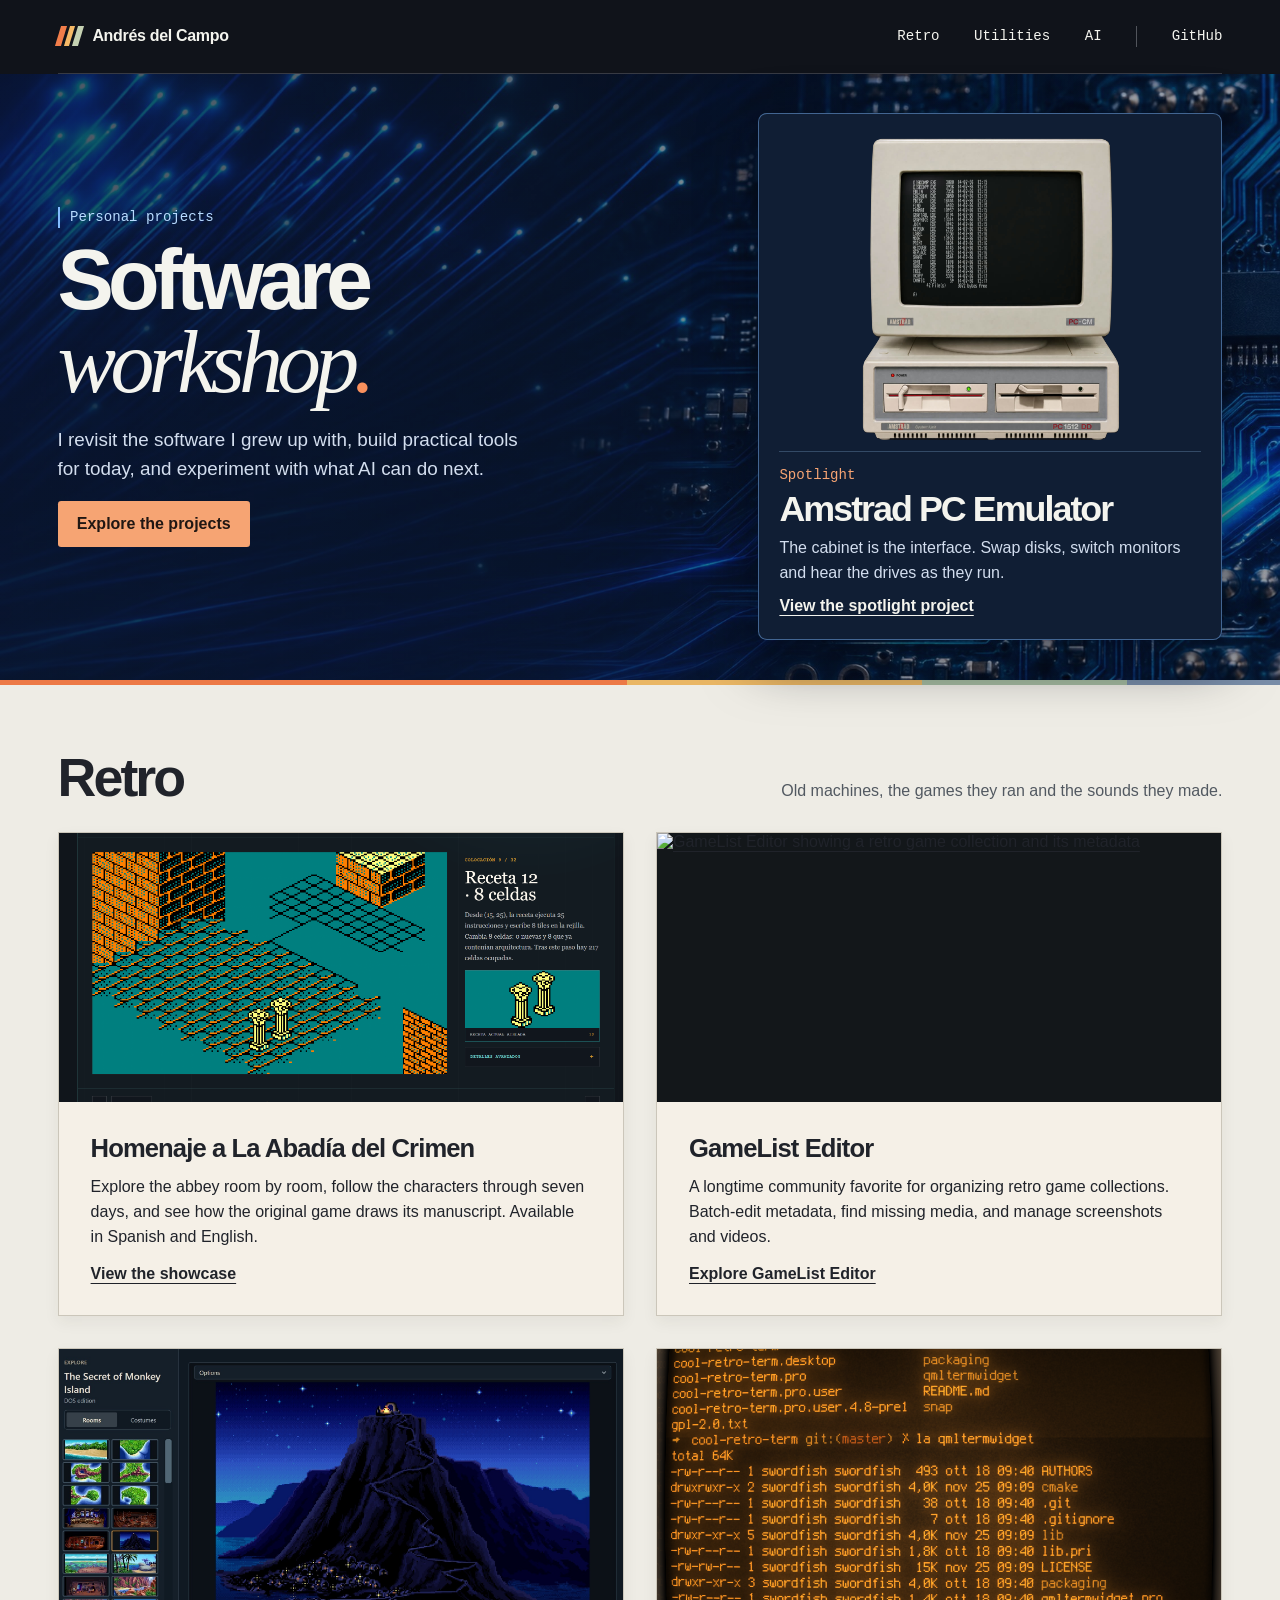
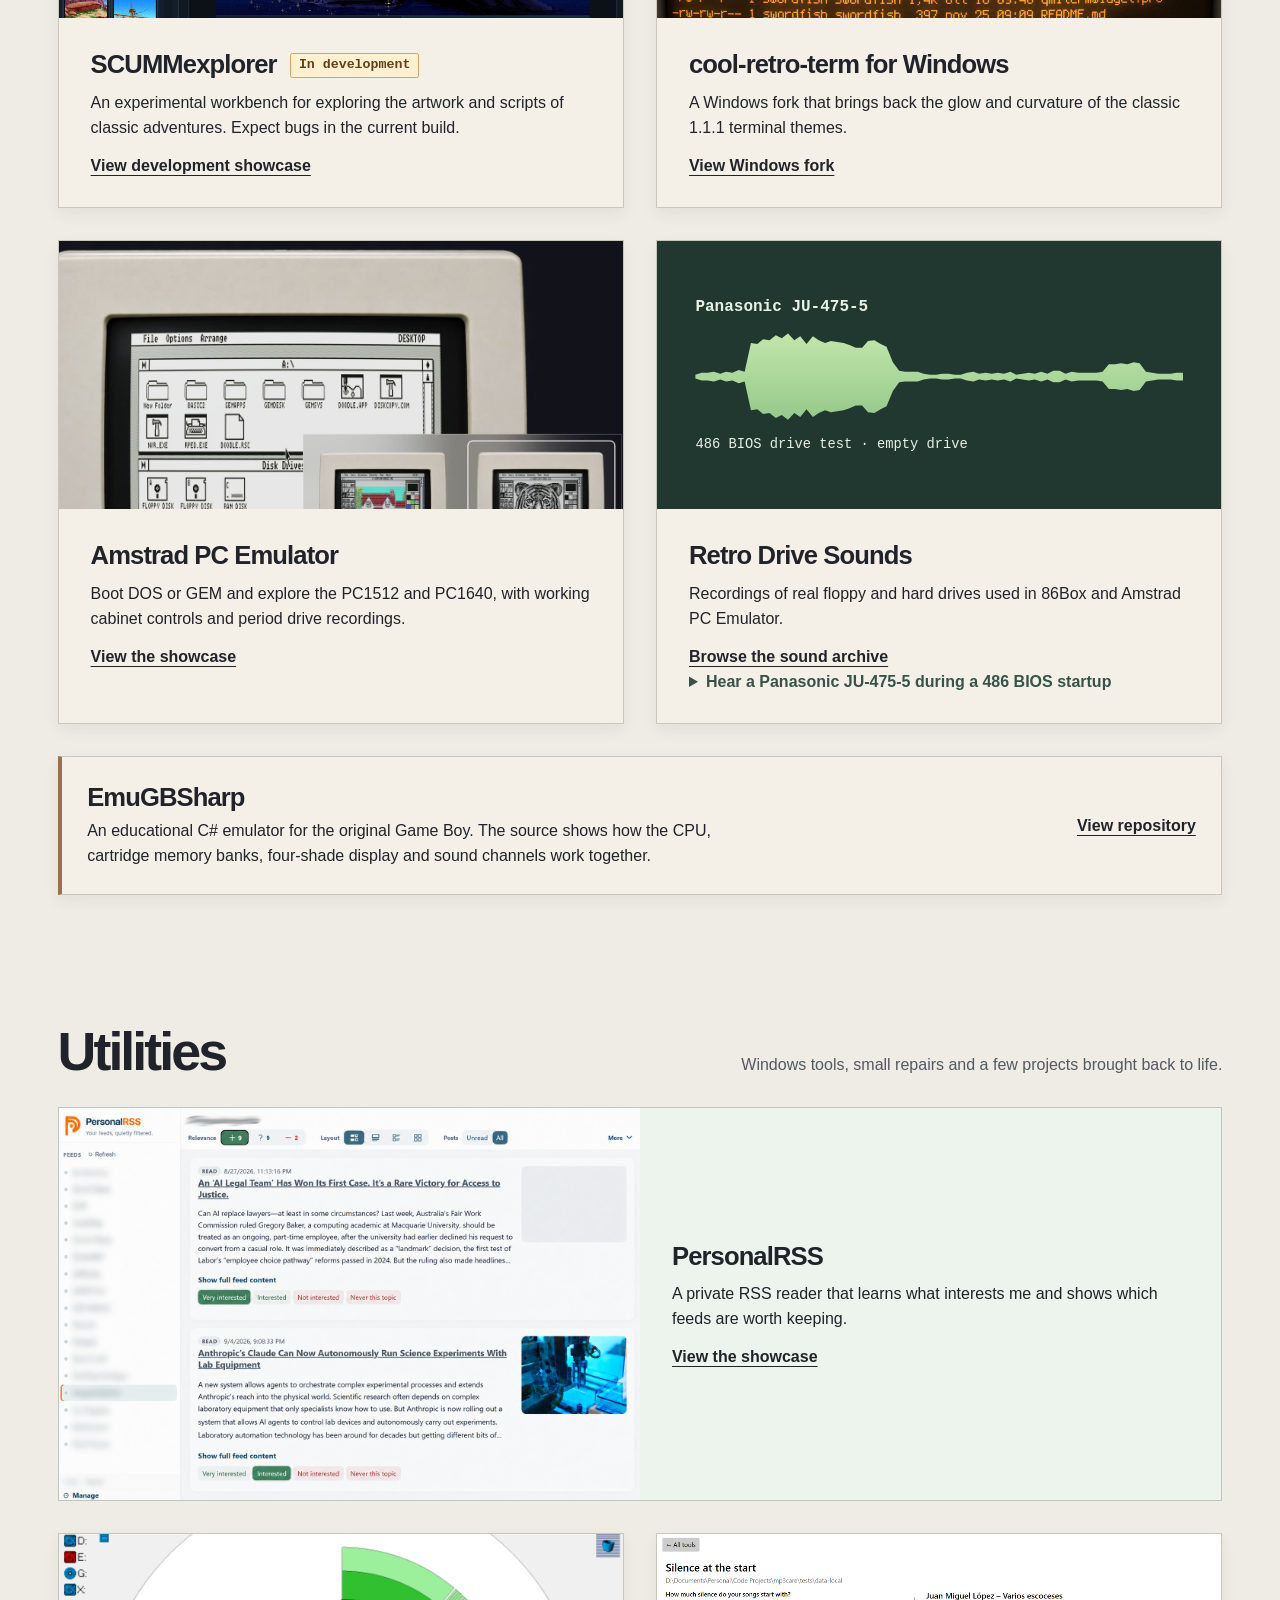
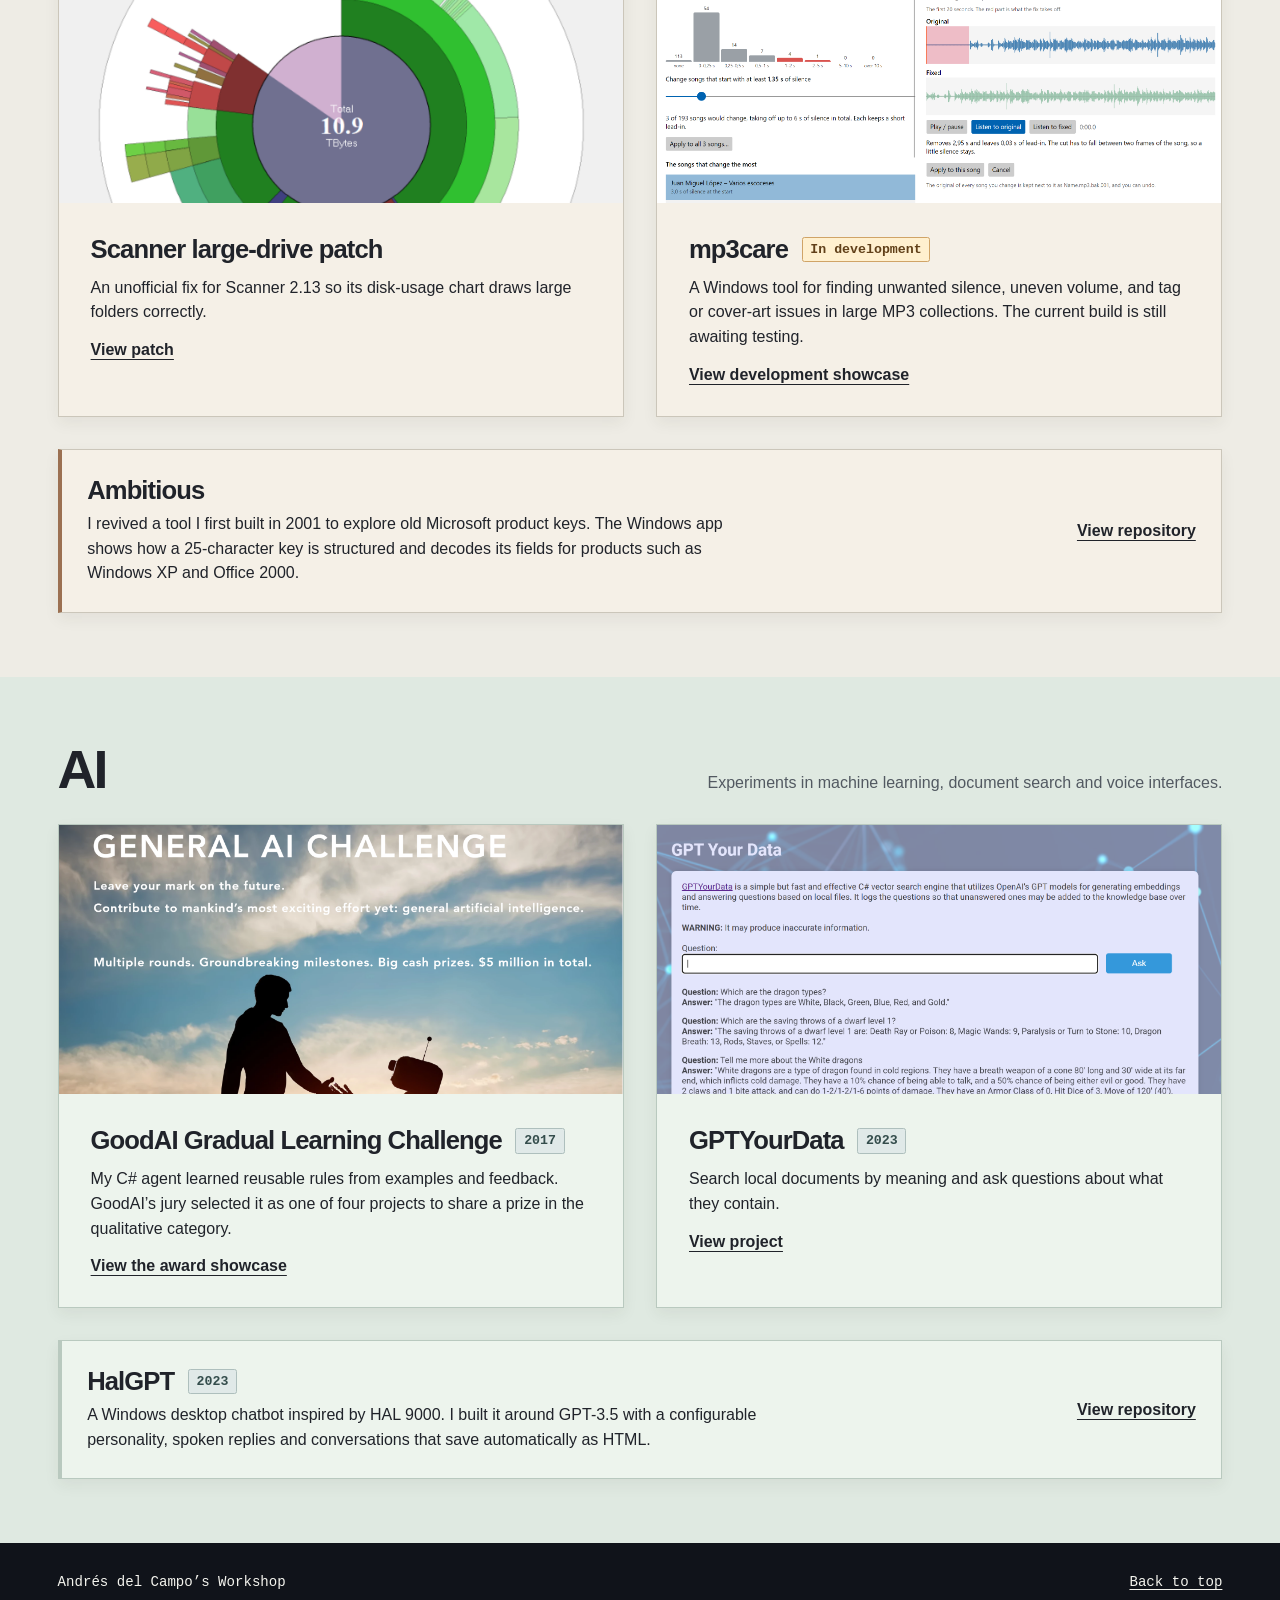
==== index.html @ bbb03247 "Add project workshop portfolio and showcases Create a responsive portfolio for retro, utility, and A" ====
<!doctype html>
<html lang="en">
<head>
  <meta charset="utf-8">
  <meta name="viewport" content="width=device-width, initial-scale=1">
  <meta name="description" content="Retro computers, AI experiments and everyday tools by Andrés del Campo.">
  <meta name="theme-color" content="#10131a">
  <title>Software workshop · Andrés del Campo</title>
  <link rel="stylesheet" href="workshop.css">
</head>
<body>
  <a class="skip" href="#main">Skip to content</a>
  <header><div class="wrap top"><a class="brand" href="index.html"><span class="mark" aria-hidden="true"><i></i><i></i><i></i></span>Andrés del Campo</a>
    <nav aria-label="Main navigation"><a href="#retro">Retro</a><a href="#utilities">Utilities</a><a href="#ai">AI</a><a class="github" href="https://github.com/andresdelcampo">GitHub</a></nav>
  </div></header>
  <main id="main">
  <section class="hero"><div class="wrap hero-grid">
    <div class="intro">
    <span class="intro-label">Personal projects</span>
    <h1>Software<br><em>workshop<span>.</span></em></h1>
    <p>I revisit the software I grew up with, build practical tools for today, and experiment with what AI can do next.</p>
    <a class="button" href="#retro">Explore the projects</a></div>
    <figure class="exhibit">
      <a href="amstrad.html" aria-label="Explore Amstrad PC Emulator"><img class="machine" src="assets/amstrad-dos.jpg" alt="The emulated Amstrad PC1512 with MS-DOS on its monitor"></a>
      <figcaption>
        <span class="spotlight-label">Spotlight</span>
        <h2>Amstrad PC Emulator</h2>
        <p>The cabinet is the interface. Swap disks, switch monitors and hear the drives as they run.</p>
        <a class="action" href="amstrad.html">View the spotlight project</a>
      </figcaption>
    </figure>
  </div></section>
  <section class="collection wrap" id="retro"><div class="sectionhead"><h2>Retro</h2><p>Old machines, the games they ran and the sounds they made.</p></div>
    <div class="pair">
      <article class="feature">
        <a href="abadia.html" class="picture" aria-label="Explore the La Abadía del Crimen showcase">
          <img src="https://andresdelcampo.github.io/HomenajeLaAbadiaDelCrimen/assets/readme/preview-language-gate.png" alt="The bilingual entrance to Homenaje a La Abadía del Crimen" onerror="this.onerror=null; this.src='assets/abadia-room-construction-cropped.png'; this.alt='The tribute’s room reconstruction';" loading="lazy">
        </a>
        <div class="feature-copy">
          <h3>Homenaje a La Abadía del Crimen</h3>
          <p>Explore the abbey room by room, follow the characters through seven days, and see how the original game draws its manuscript. Available in Spanish and English.</p>
          <a class="action" href="abadia.html">View the showcase</a>
        </div>
      </article>
      <article class="feature">
        <a href="https://github.com/andresdelcampo/GameList_Editor" class="picture" aria-label="Explore GameList Editor">
          <img src="https://user-images.githubusercontent.com/33843515/147408123-9b64fbbb-200e-4188-9f26-b7ee55af07d5.png" alt="GameList Editor showing a retro game collection and its metadata" loading="lazy">
        </a>
        <div class="feature-copy">
          <h3>GameList Editor</h3>
          <p>A longtime community favorite for organizing retro game collections. Batch-edit metadata, find missing media, and manage screenshots and videos.</p>
          <a class="action" href="https://github.com/andresdelcampo/GameList_Editor">Explore GameList Editor</a>
        </div>
      </article>
      <article class="feature">
        <a href="scummexplorer.html" class="picture" aria-label="Explore SCUMMexplorer"><img src="assets/scumm-rooms.jpg" alt="The Secret of Monkey Island room browser in a SCUMMexplorer development build" loading="lazy"></a>
        <div class="feature-copy">
          <div class="project-title"><h3>SCUMMexplorer</h3><span class="status">In development</span></div>
          <p>An experimental workbench for exploring the artwork and scripts of classic adventures. Expect bugs in the current build.</p>
          <a class="action" href="scummexplorer.html">View development showcase</a>
        </div>
      </article>
      <article class="feature">
        <a href="https://github.com/andresdelcampo/cool-retro-term-windows" class="picture" aria-label="Explore cool-retro-term for Windows"><img src="assets/terminal.png" alt="Amber CRT-style terminal with a directory listing" loading="lazy"></a>
        <div class="feature-copy">
          <h3>cool-retro-term for Windows</h3>
          <p>A Windows fork that brings back the glow and curvature of the classic 1.1.1 terminal themes.</p>
          <a class="action" href="https://github.com/andresdelcampo/cool-retro-term-windows">View Windows fork</a>
        </div>
      </article>
      <article class="feature">
        <a href="amstrad.html" class="picture amstrad-picture" aria-label="Explore Amstrad PC Emulator"><img src="assets/amstrad-gem.jpg" alt="GEM Desktop on the emulated Amstrad PC1512's monochrome monitor" width="1280" height="1080" loading="lazy"></a>
        <div class="feature-copy">
          <h3>Amstrad PC Emulator</h3>
          <p>Boot DOS or GEM and explore the PC1512 and PC1640, with working cabinet controls and period drive recordings.</p>
          <a class="action" href="amstrad.html">View the showcase</a>
        </div>
      </article>
      <article class="feature">
        <a href="https://github.com/andresdelcampo/RetroDriveSounds" class="picture waveform-picture" aria-label="Explore Retro Drive Sounds">
          <span class="waveform-device">Panasonic JU-475-5</span>
          <span class="waveform-trace" aria-hidden="true"></span>
          <span>486 BIOS drive test · empty drive</span>
        </a>
        <div class="feature-copy">
          <h3>Retro Drive Sounds</h3>
          <p>Recordings of real floppy and hard drives used in 86Box and Amstrad PC Emulator.</p>
          <a class="action" href="https://github.com/andresdelcampo/RetroDriveSounds">Browse the sound archive</a>
          <details class="sound-sample">
            <summary>Hear a Panasonic JU-475-5 during a 486 BIOS startup</summary>
            <audio controls preload="none" aria-label="Panasonic floppy drive during its power-on test" src="assets/panasonic-post.wav"></audio>
            <small>Audio by Andrés del Campo · <a href="https://creativecommons.org/licenses/by/4.0/">CC BY 4.0</a></small>
          </details>
        </div>
      </article>
    </div>
    <article class="feature compact-project">
      <div>
        <h3>EmuGBSharp</h3>
        <p>An educational C# emulator for the original Game Boy. The source shows how the CPU, cartridge memory banks, four-shade display and sound channels work together.</p>
      </div>
      <a class="action" href="https://github.com/andresdelcampo/EmuGBSharp" aria-label="View EmuGBSharp on GitHub">View repository</a>
    </article>
  </section>
  <section class="wrap collection" id="utilities"><div class="sectionhead"><h2>Utilities</h2><p>Windows tools, small repairs and a few projects brought back to life.</p></div>
    <article class="wide-feature utilities-feature">
      <a href="personalrss.html" aria-label="Explore PersonalRSS"><img src="assets/personalrss.png" alt="PersonalRSS showing a feed and its reading cards" width="1526" height="1030" loading="lazy"></a>
      <div><h3>PersonalRSS</h3><p>A private RSS reader that learns what interests me and shows which feeds are worth keeping.</p><a class="action" href="personalrss.html">View the showcase</a></div>
    </article>
    <div class="pair">
    <article class="feature"><a href="https://github.com/andresdelcampo/ScannerLargeDrivePatch" class="picture" aria-label="Scanner large-drive patch"><img src="assets/scanner.png" alt="Scanner’s corrected disk-usage chart on a 12 TB drive" loading="lazy"></a><div class="feature-copy"><h3><a href="https://github.com/andresdelcampo/ScannerLargeDrivePatch">Scanner large-drive patch</a></h3><p>An unofficial fix for Scanner 2.13 so its disk-usage chart draws large folders correctly.</p><a class="action" href="https://github.com/andresdelcampo/ScannerLargeDrivePatch">View patch</a></div></article>
    <article class="feature">
      <a href="mp3care.html" class="picture tool-picture" aria-label="Explore mp3care"><img src="assets/mp3care-silence-tool.png" alt="mp3care compares the original waveform with a preview of the trimmed track" width="2213" height="1077" loading="lazy"></a>
      <div class="feature-copy"><div class="project-title"><h3>mp3care</h3><span class="status">In development</span></div>
        <p>A Windows tool for finding unwanted silence, uneven volume, and tag or cover-art issues in large MP3 collections. The current build is still awaiting testing.</p>
        <a class="action" href="mp3care.html">View development showcase</a>
      </div>
    </article>
    </div>
    <article class="feature compact-project">
      <div>
        <h3>Ambitious</h3>
        <p>I revived a tool I first built in 2001 to explore old Microsoft product keys. The Windows app shows how a 25-character key is structured and decodes its fields for products such as Windows XP and Office 2000.</p>
      </div>
      <a class="action" href="https://github.com/andresdelcampo/Ambitious" aria-label="View Ambitious on GitHub">View repository</a>
    </article>
  </section>
  <section class="band" id="ai"><div class="wrap collection"><div class="sectionhead"><h2>AI</h2><p>Experiments in machine learning, document search and voice interfaces.</p></div>
    <div class="pair ai-projects">
      <article class="feature">
        <a href="goodai.html" class="picture goodai-picture" aria-label="Explore the GoodAI Gradual Learning Challenge"><img src="assets/goodai-challenge-home.png" alt="Original General AI Challenge homepage with a person and robot at sunset" width="1974" height="1876" loading="lazy"></a>
        <div class="feature-copy">
          <div class="project-title"><h3>GoodAI Gradual Learning Challenge</h3><time class="status year" datetime="2017">2017</time></div>
          <p>My C# agent learned reusable rules from examples and feedback. GoodAI’s jury selected it as one of four projects to share a prize in the qualitative category.</p>
          <a class="action" href="goodai.html">View the award showcase</a>
        </div>
      </article>
      <article class="feature">
        <a href="https://github.com/andresdelcampo/GPTYourData" class="picture" aria-label="Explore GPTYourData"><img src="assets/gptyourdata.png" alt="GPTYourData web interface with example questions and answers" width="1873" height="1379" loading="lazy"></a>
        <div class="feature-copy"><div class="project-title"><h3>GPTYourData</h3><time class="status year" datetime="2023">2023</time></div><p>Search local documents by meaning and ask questions about what they contain.</p><a class="action" href="https://github.com/andresdelcampo/GPTYourData">View project</a></div>
      </article>
    </div>
    <article class="feature compact-project">
      <div>
        <div class="project-title"><h3>HalGPT</h3><time class="status year" datetime="2023">2023</time></div>
        <p>A Windows desktop chatbot inspired by HAL 9000. I built it around GPT-3.5 with a configurable personality, spoken replies and conversations that save automatically as HTML.</p>
      </div>
      <a class="action" href="https://github.com/andresdelcampo/HalGpt" aria-label="View HalGPT on GitHub">View repository</a>
    </article>
  </div></section></main>
  <footer><div class="wrap end"><span>Andrés del Campo’s Workshop</span><a href="#main">Back to top</a></div></footer>
</body>
</html>
---- workshop.css ----
:root {
  color-scheme: light;
  --ink: #10131a;
  --text: #20232a;
  --paper: #eeece5;
  --surface: #f5f0e7;
  --accent: #f9905d;
  --line: #cccfc9;
  --mono: "IBM Plex Mono", Consolas, monospace;
  font-family: "Inter", "Segoe UI", sans-serif;
  color: var(--text);
  background: var(--paper);
}
* { box-sizing: border-box; }
body, figure, h1, h2, h3, p { margin: 0; }
a { color: inherit; text-underline-offset: .24em; }
a:hover { text-decoration: underline; }
a:focus-visible, audio:focus-visible { outline: 3px solid #dd682d; outline-offset: 4px; }
img { display: block; width: 100%; height: auto; }
.wrap { width: min(100% - clamp(2.5rem, 9vw, 9rem), 76rem); margin-inline: auto; }
.skip { position: absolute; left: 1rem; top: -6rem; z-index: 5; background: white; padding: .6rem; }
.skip:focus { top: 1rem; }
header, .hero, footer { background: var(--ink); color: #f4f4ee; }
.top, .end, .sectionhead, nav, .brand { display: flex; align-items: center; }
.top, .end { justify-content: space-between; }
.top { min-height: 4.6rem; border-bottom: 1px solid #373a43; gap: 1rem; }
.brand { gap: .75rem; text-decoration: none; font-weight: 680; letter-spacing: -.02em; }
.mark { display: inline-flex; gap: 3px; transform: skew(-17deg); }
.mark i { display: block; height: 1.25rem; width: .35rem; background: #f17d4a; }
.mark i:nth-child(2) { background: #f5b967; }
.mark i:last-child { background: #c5d1b2; }
nav { gap: clamp(.8rem, 2.7vw, 2.6rem); }
nav a, .end, .back, .intro-label, .spotlight-label { font: .88rem/1.5 var(--mono); }
nav a, .back { text-decoration: none; }
.github { border-left: 1px solid #51545b; padding-left: clamp(.8rem, 2.7vw, 2.6rem); }
.hero {
  background:
    linear-gradient(90deg, #0b1629b8 0%, #0b1629a3 43%, #0b162949 75%, #0b162969 100%),
    #111d36 url("assets/workshop-hero.jpg") center 30% / cover;
  border-bottom: 5px solid transparent;
  border-image: linear-gradient(to right,#ec7946 0 49%,#e9b664 49% 72%,#a5bba0 72% 88%,#798da8 88%) 1;
}
.hero-grid { display: grid; grid-template-columns: minmax(0, 1fr) minmax(0, 1fr); align-items: center; gap: clamp(1.5rem, 5vw, 4.5rem); padding-block: clamp(1.8rem, 3.1vw, 3.2rem); }
.intro-label { display: inline-block; margin-bottom: .8rem; border-left: 2px solid #83bcff; padding-left: .65rem; color: #b8dbff; }
.intro h1 { font-size: clamp(3.25rem, 6.6vw, 6.4rem); font-weight: 660; line-height: .94; letter-spacing: -.07em; }
.intro em { font: italic 1.04em/.98 Georgia, serif; letter-spacing: -.065em; }
.intro h1 span { color: var(--accent); }
.intro p { color: #d3deef; max-width: 29rem; margin: 1.15rem 0; font-size: 1.18rem; line-height: 1.55; }
.button { display: inline-block; border-radius: .2rem; background: #f6a473; padding: .85rem 1.2rem; color: #201713; font-weight: 650; text-decoration: none; }
.exhibit {
  width: min(100%, 29rem);
  justify-self: end;
  padding: clamp(.8rem, 1.8vw, 1.25rem);
  background: #101e34;
  border: 1px solid #75abed80;
  border-radius: .55rem;
  box-shadow: 0 1.2rem 3.5rem #03081299;
}
.exhibit > a { display: block; width: min(77%, 18rem); margin: auto; overflow: hidden; border-radius: .2rem; }
.machine {
  width: 126%;
  /* Follow the cabinet edge so the screen and drive openings retain their original pixels. */
  clip-path: polygon(
    9.53% 1.48%, 8.44% 1.85%, 7.81% 2.41%, 7.34% 3.70%, 7.11% 7.41%, 6.88% 13.89%,
    6.56% 39.35%, 6.72% 50.93%, 7.03% 62.96%, 7.27% 64.81%, 7.97% 65.83%, 9.06% 66.67%,
    8.13% 68.52%, 6.02% 72.22%, 5.00% 74.07%, 4.53% 75.93%, 4.53% 95.37%, 4.69% 96.48%,
    5.16% 97.41%, 7.81% 97.69%, 8.13% 98.61%, 8.44% 99.26%, 9.61% 99.81%, 10.16% 100.00%,
    69.84% 100.00%, 70.31% 99.81%, 71.41% 99.26%, 71.64% 98.61%, 71.88% 97.69%, 74.53% 97.41%,
    75.00% 96.48%, 75.16% 95.37%, 75.16% 75.93%, 74.69% 74.07%, 73.83% 72.22%, 71.80% 68.52%,
    70.86% 66.67%, 71.72% 65.83%, 72.50% 64.81%, 72.81% 62.96%, 73.20% 50.93%, 73.36% 39.35%,
    73.05% 13.89%, 72.81% 7.41%, 72.66% 3.70%, 72.19% 2.41%, 71.41% 1.85%, 70.31% 1.48%
  );
}
.exhibit figcaption { margin-top: .65rem; padding-top: .65rem; border-top: 1px solid #9acbfa40; }
.exhibit h2 { margin: .25rem 0 .45rem; font-size: clamp(1.55rem, 2.8vw, 2.35rem); }
.exhibit figcaption p { margin-bottom: .55rem; color: #d3deef; }
.spotlight-label { color: #f6a473; }
.collection { padding-block: clamp(3rem, 5vw, 5.4rem); }
.sectionhead { align-items: baseline; justify-content: space-between; gap: 1rem 2rem; margin-bottom: 1.7rem; }
h2 { font-size: clamp(2.4rem, 4.2vw, 4rem); font-weight: 620; line-height: 1.05; letter-spacing: -.055em; }
.sectionhead p { max-width: 36rem; color: #525961; text-align: right; }
p, figcaption { line-height: 1.55; }
.pair, .wide-feature, .detail-intro { display: grid; grid-template-columns: repeat(2,minmax(0,1fr)); gap: clamp(1rem, 2.5vw, 2.25rem); }
.feature { border: 1px solid #cbc6ba; background: var(--surface); min-width: 0; box-shadow: 0 .35rem .9rem #372d2010; }
.picture { display: block; height: clamp(12rem, 21vw, 18.5rem); overflow: hidden; background: #13171a; }
.picture img { height: 100%; object-fit: cover; object-position: center 35%; }
.amstrad-picture img { object-position: center top; }
.waveform-picture {
  display: grid;
  grid-template-rows: auto minmax(3.5rem, 6rem) auto;
  align-content: center;
  gap: .65rem;
  padding: 1.25rem clamp(1.2rem, 3vw, 2.6rem);
  background: #203830;
  color: #e9f1e5;
  font: .86rem/1.4 var(--mono);
  text-decoration: none;
}
.waveform-device { font-size: 1rem; font-weight: 650; }
.waveform-trace {
  background: linear-gradient(#c5e7ad, #92c788);
  clip-path: polygon(
    0% 48%, 1.3% 46%, 2.5% 46%, 3.8% 45%, 5.1% 47%, 6.3% 45%, 7.6% 46%, 8.9% 43%, 10.1% 45%, 11.4% 15%,
    12.7% 16%, 13.9% 11%, 15.2% 12%, 16.5% 7%, 17.7% 10%, 19% 5%, 20.3% 12%, 21.5% 8%, 22.8% 16%, 24.1% 8%,
    25.3% 12%, 26.6% 15%, 27.8% 13%, 29.1% 14%, 30.4% 15%, 31.6% 17%, 32.9% 20%, 34.2% 20%, 35.4% 13%, 36.7% 12%,
    38% 16%, 39.2% 19%, 40.5% 35%, 41.8% 44%, 43% 45%, 44.3% 45%, 45.6% 45%, 46.8% 47%, 48.1% 48%, 49.4% 48%,
    50.6% 47%, 51.9% 47%, 53.2% 48%, 54.4% 48%, 55.7% 46%, 57% 45%, 58.2% 47%, 59.5% 46%, 60.8% 47%, 62% 46%,
    63.3% 47%, 64.6% 45%, 65.8% 48%, 67.1% 47%, 68.4% 46%, 69.6% 47%, 70.9% 45%, 72.2% 47%, 73.4% 44%, 74.7% 44%,
    75.9% 47%, 77.2% 45%, 78.5% 46%, 79.7% 46%, 81% 46%, 82.3% 46%, 83.5% 45%, 84.8% 37%, 86.1% 37%, 87.3% 36%,
    88.6% 37%, 89.9% 35%, 91.1% 36%, 92.4% 45%, 93.7% 46%, 94.9% 47%, 96.2% 47%, 97.5% 47%, 98.7% 46%, 100% 46%,
    100% 54%, 98.7% 54%, 97.5% 53%, 96.2% 53%, 94.9% 53%, 93.7% 54%, 92.4% 55%, 91.1% 64%, 89.9% 65%, 88.6% 63%,
    87.3% 64%, 86.1% 63%, 84.8% 63%, 83.5% 55%, 82.3% 54%, 81% 54%, 79.7% 54%, 78.5% 54%, 77.2% 55%, 75.9% 53%,
    74.7% 56%, 73.4% 56%, 72.2% 53%, 70.9% 55%, 69.6% 53%, 68.4% 54%, 67.1% 53%, 65.8% 52%, 64.6% 55%, 63.3% 53%,
    62% 54%, 60.8% 53%, 59.5% 54%, 58.2% 53%, 57% 55%, 55.7% 54%, 54.4% 52%, 53.2% 52%, 51.9% 53%, 50.6% 53%,
    49.4% 52%, 48.1% 52%, 46.8% 53%, 45.6% 55%, 44.3% 55%, 43% 55%, 41.8% 56%, 40.5% 65%, 39.2% 81%, 38% 84%,
    36.7% 88%, 35.4% 87%, 34.2% 80%, 32.9% 80%, 31.6% 83%, 30.4% 85%, 29.1% 86%, 27.8% 87%, 26.6% 85%, 25.3% 88%,
    24.1% 92%, 22.8% 84%, 21.5% 92%, 20.3% 88%, 19% 95%, 17.7% 90%, 16.5% 93%, 15.2% 88%, 13.9% 89%, 12.7% 84%,
    11.4% 85%, 10.1% 55%, 8.9% 57%, 7.6% 54%, 6.3% 55%, 5.1% 53%, 3.8% 55%, 2.5% 54%, 1.3% 54%, 0% 52%
  );
}
.feature-copy, .wide-feature > div { padding: clamp(1.2rem, 2.6vw, 2rem); }
h3 { font-size: clamp(1.45rem, 2vw, 2.05rem); font-weight: 630; line-height: 1.16; letter-spacing: -.035em; }
h3 a { text-decoration: none; }
.feature-copy p, .wide-feature p { margin: .7rem 0 1rem; max-width: 38rem; }
.status { display: inline-block; border: 1px solid #d0a467; border-radius: .15rem; background: #fff0cf; color: #614019; padding: .12rem .48rem; font: 600 .83rem/1.45 var(--mono); }
.status.year { background: #e0e9e8; border-color: #aebfbd; color: #344d4c; }
.project-title, .project-links { display: flex; flex-wrap: wrap; align-items: center; gap: .5rem .85rem; }
.project-title h3 { overflow-wrap: anywhere; }
.project-title .status { white-space: nowrap; }
.action { font-weight: 650; }
audio { width: 100%; max-width: 24rem; height: 2.25rem; }
.compact-project {
  display: grid;
  grid-template-columns: minmax(0, 1fr) auto;
  align-items: center;
  gap: .65rem clamp(1rem, 3vw, 2rem);
  margin-top: clamp(1rem, 2.5vw, 2.25rem);
  padding: clamp(1rem, 2.4vw, 1.6rem);
  border-inline-start: .25rem solid #9b7052;
}
.compact-project p { margin-top: .4rem; max-width: 76ch; }
.sound-sample { margin-top: .45rem; }
.sound-sample summary { cursor: pointer; color: #355348; font-weight: 600; }
.sound-sample audio { display: block; margin: .65rem 0 .3rem; }
.band { background: #dfe9e1; }
.band .feature, .wide-feature { background: #edf4ed; border-color: #b9c9bf; }
.wide-feature { align-items: center; border: 1px solid #b9c9bf; overflow: hidden; gap: 0; }
.utilities-feature { margin-bottom: clamp(1rem, 2.5vw, 2.25rem); }
.ai-projects .picture img, .tool-picture img { object-position: center top; }
.ai-projects .goodai-picture img { object-position: center 29%; }
.tool-preview { margin-top: 1.6rem; }
.tool-preview img, .catalog-preview img { border: 1px solid var(--line); }
.catalog-preview summary { cursor: pointer; font-weight: 650; margin-bottom: 1rem; }
footer { padding-block: 1.8rem; }
.end { gap: 1rem; }
.detail { padding-block: 2.5rem 4rem; }
.back { display: inline-block; margin-bottom: 2rem; }
.detail-intro { align-items: center; }
.detail h1 { font-size: clamp(2.1rem, 4.5vw, 4.8rem); letter-spacing: -.06em; line-height: 1.04; margin: .7rem 0 1rem; overflow-wrap: anywhere; }
.detail .project-title { margin: .7rem 0 1rem; }
.detail .project-title h1 { margin: 0; }
.project-wordmark { width: min(100%, 30rem); }
.feature-description p { margin-top: .85rem; max-width: 48rem; }
.lead { font-size: 1.2rem; margin-bottom: 1.4rem; }
.notice { margin: 1rem 0; border-left: 3px solid #cb8444; padding: .8rem 1rem; background: #f6edda; }
.note, .detail figcaption { font-size: .94rem; color: #515861; margin-top: .85rem; }
.gallery { margin-top: 3rem; padding-top: 2rem; border-top: 1px solid var(--line); }
.gallery > p { margin: .8rem 0 1.5rem; max-width: 48rem; }
.gallery-wide { margin-bottom: clamp(1rem, 2.5vw, 2.25rem); }
.finalists-preview { display: block; aspect-ratio: 1001 / 1410; overflow: hidden; }
.press-links { margin-top: 1rem; }
.interview { margin-bottom: clamp(1.5rem, 4vw, 3rem); }
.interview-spread {
  display: grid;
  grid-template-columns: repeat(2, minmax(0, 1fr));
  gap: .35rem;
  margin-top: .85rem;
}
.interview-spread a { display: block; }
.detail figure img { border: 1px solid var(--line); }
.press-roundup { margin-top: .85rem; }
.press-card {
  display: grid;
  grid-template-columns: minmax(0, 8rem) minmax(0, 1fr);
  align-items: start;
  gap: 1rem;
  padding: 1rem;
}
.press-card img { aspect-ratio: 1; object-fit: cover; object-position: top; }
.press-card h4 { margin: 0; font-size: 1.1rem; }
.press-card p { margin: .35rem 0 .65rem; }
@media (min-width: 701px) {
  .goodai-results figure { order: -1; }
}
@media (max-width: 700px) {
  .hero-grid, .wide-feature, .detail-intro, .pair { grid-template-columns: 1fr; }
  .intro h1 { font-size: clamp(3.4rem, 12vw, 5.5rem); }
  .hero-grid { gap: 2rem; }
  .hero { background-position: center, 65% center; }
  .exhibit { justify-self: start; }
  .sectionhead { display: block; }
  .sectionhead p { text-align: left; margin-top: .6rem; }
  .picture { height: clamp(12rem, 50vw, 18rem); }
  .compact-project { grid-template-columns: 1fr; }
  .top { flex-wrap: wrap; padding-block: .8rem; }
  .detail { padding-top: 1.6rem; }
}
@media (max-width: 430px) {
  .press-card { grid-template-columns: minmax(0, 5rem) minmax(0, 1fr); gap: .7rem; }
  .interview-spread { grid-template-columns: 1fr; gap: .75rem; }
  .top { align-items: flex-start; flex-direction: column; gap: .65rem; }
  nav { width: 100%; justify-content: space-between; }
  .end { align-items: flex-start; flex-direction: column; }
}
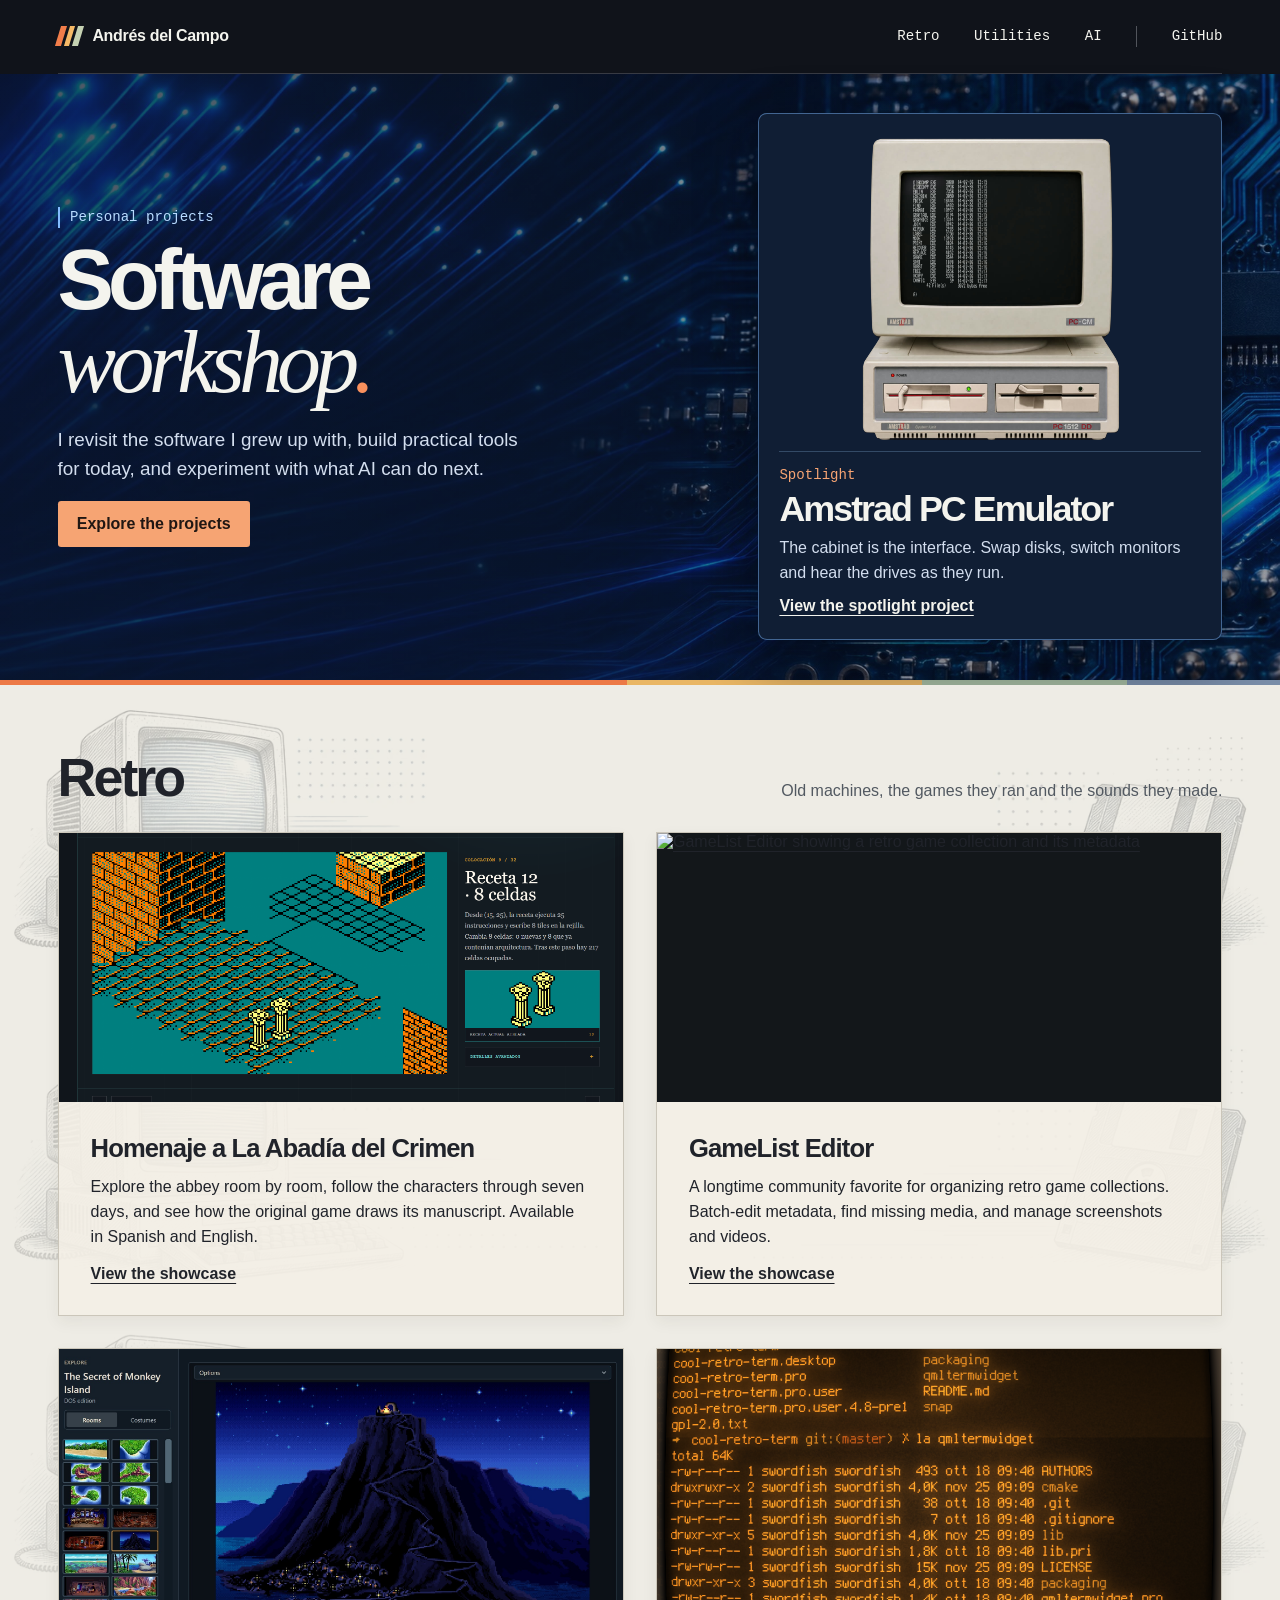
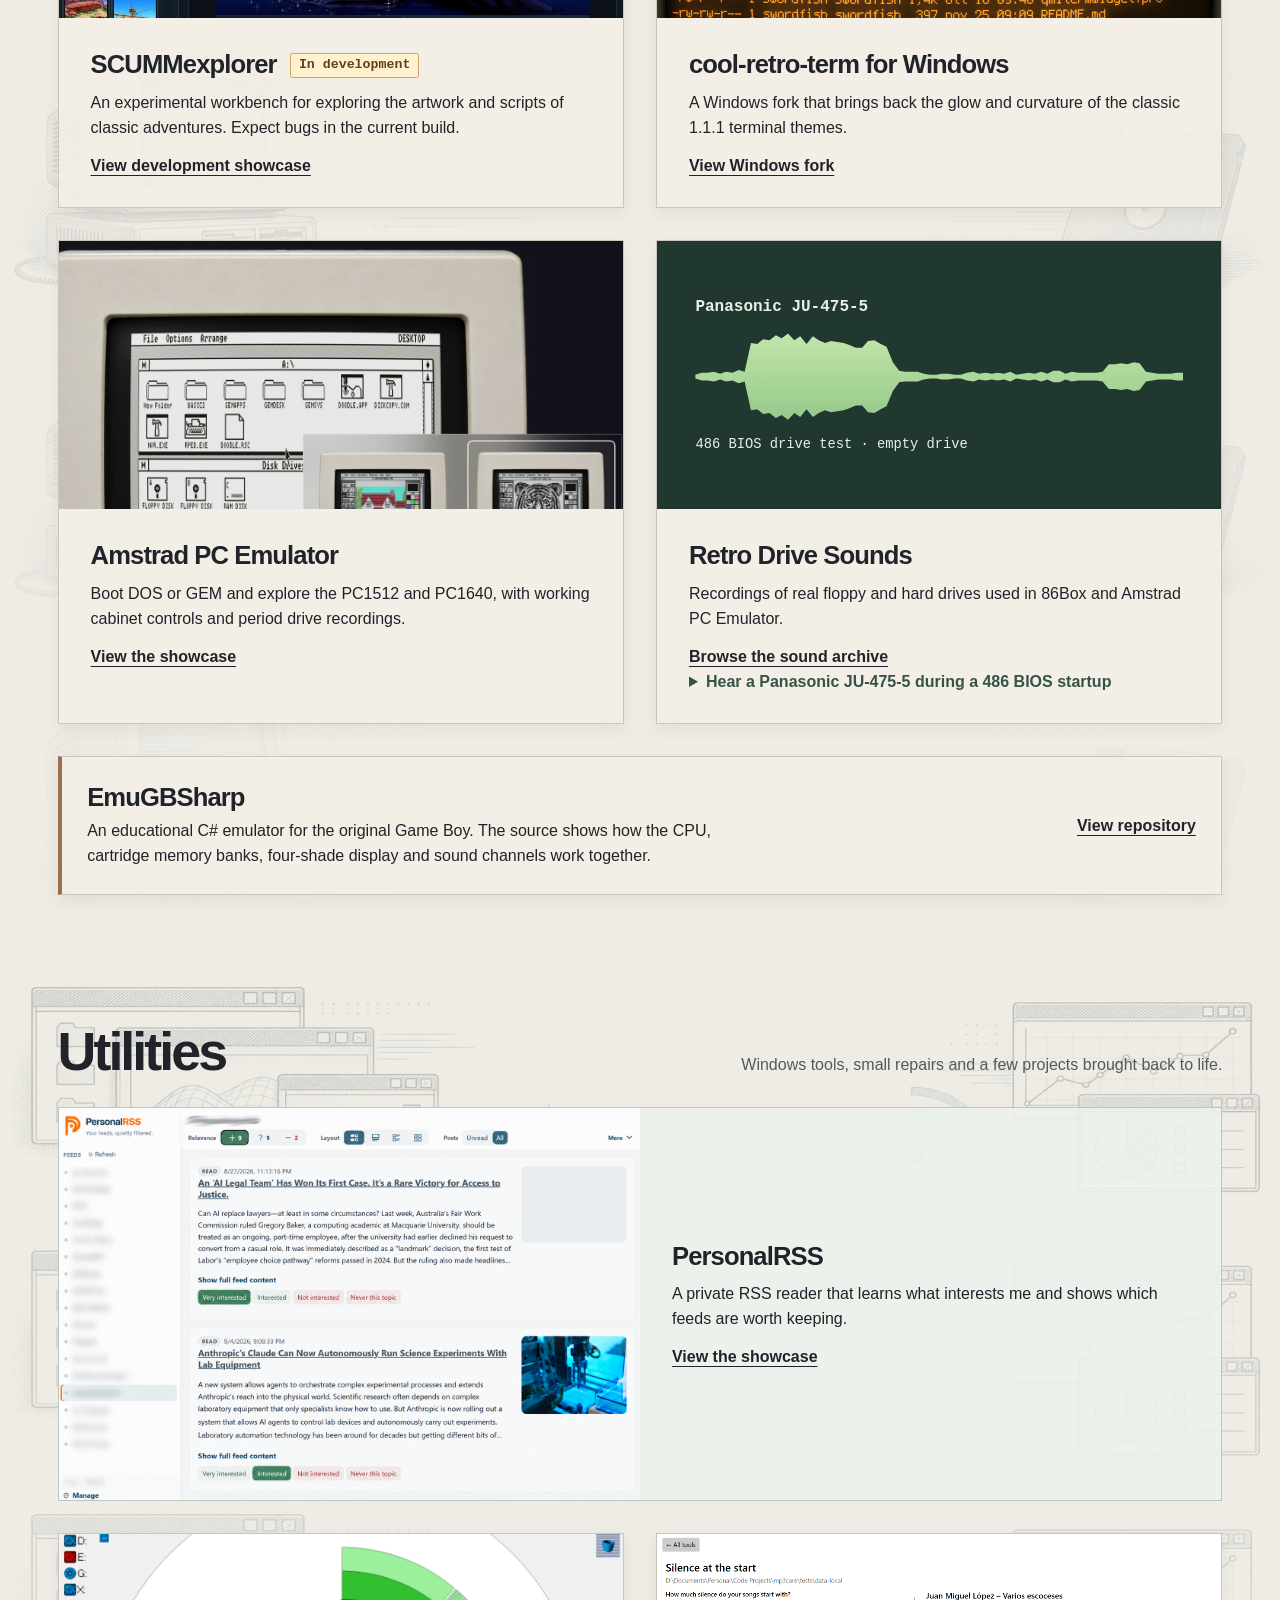
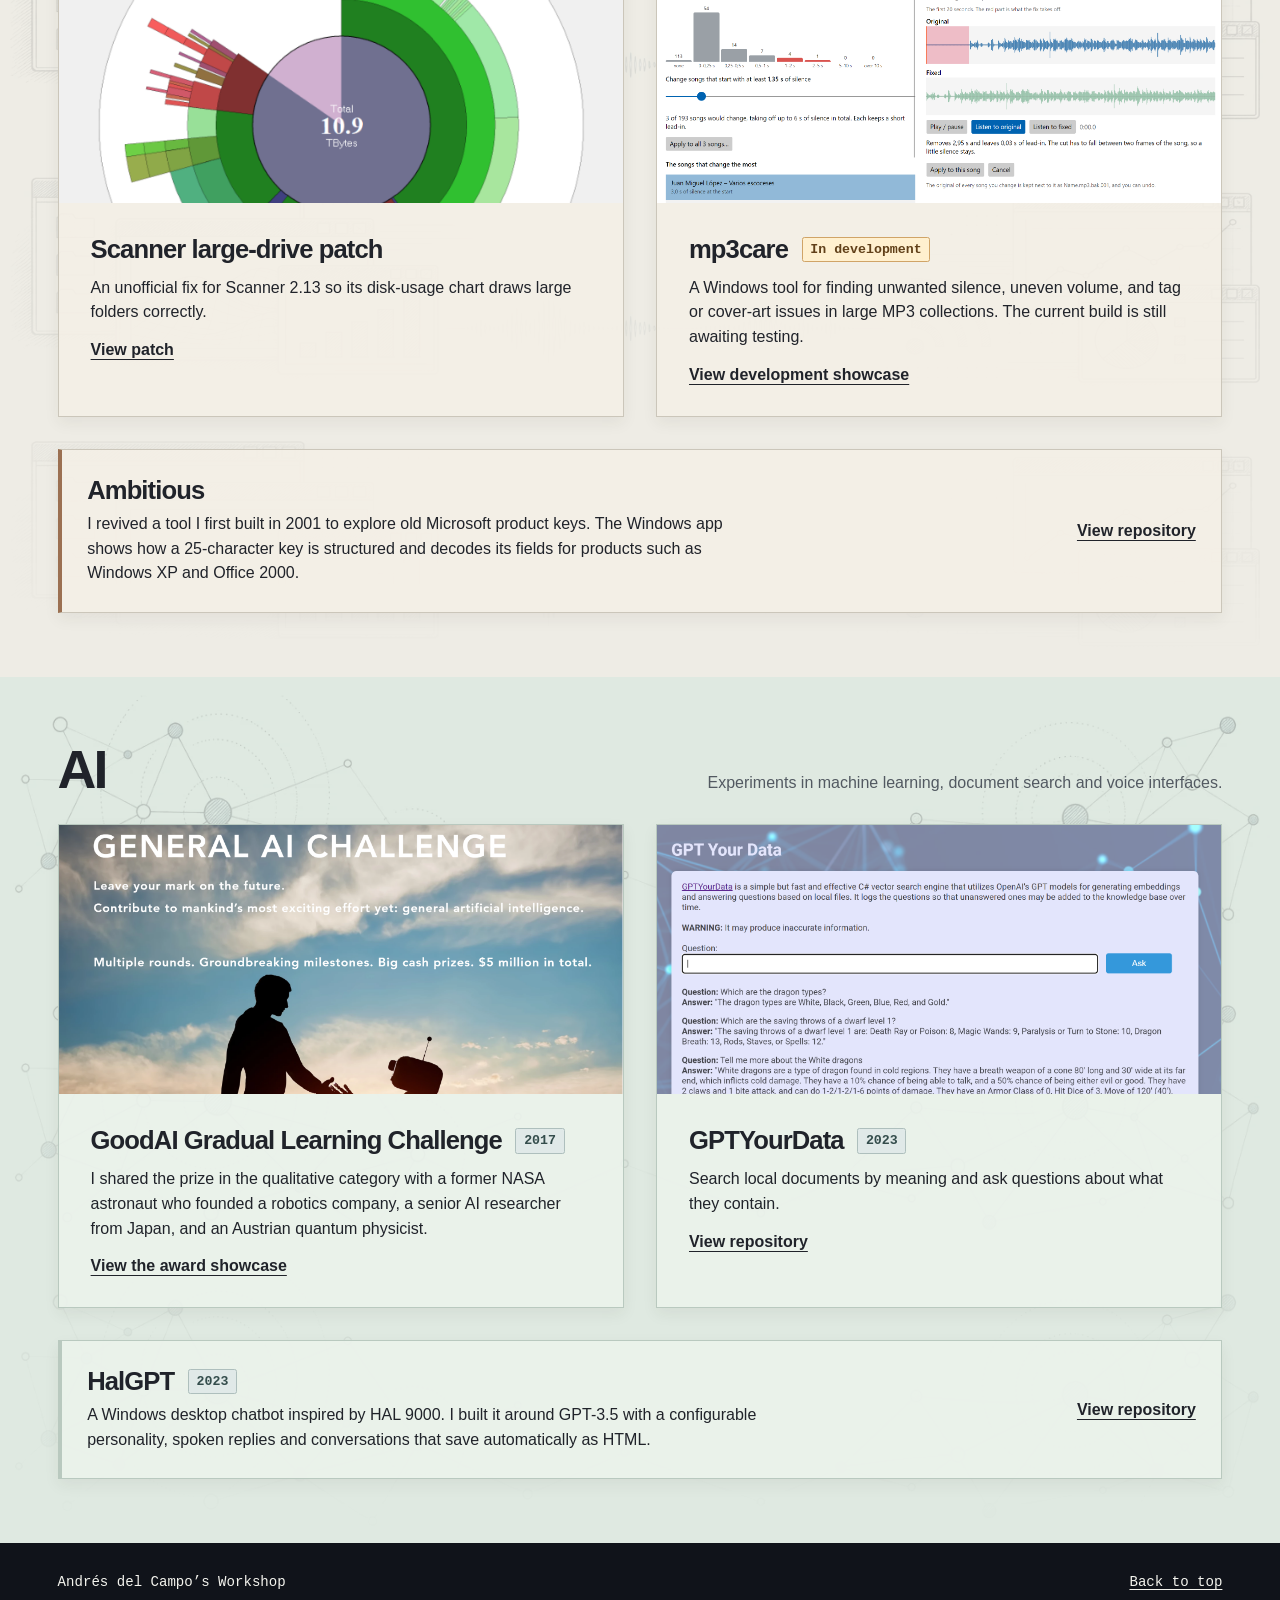
==== commit d7fbce14: "Add portfolio showcases and watermarks Add the GameList Editor showcase and project gallery, expand " ====
--- a/index.html
+++ b/index.html
@@ -30,7 +30,7 @@
       </figcaption>
     </figure>
   </div></section>
-  <section class="collection wrap" id="retro"><div class="sectionhead"><h2>Retro</h2><p>Old machines, the games they ran and the sounds they made.</p></div>
+  <section class="watermarked watermark-retro" id="retro"><div class="wrap collection"><div class="sectionhead"><h2>Retro</h2><p>Old machines, the games they ran and the sounds they made.</p></div>
     <div class="pair">
       <article class="feature">
         <a href="abadia.html" class="picture" aria-label="Explore the La Abadía del Crimen showcase">
@@ -43,13 +43,13 @@
         </div>
       </article>
       <article class="feature">
-        <a href="https://github.com/andresdelcampo/GameList_Editor" class="picture" aria-label="Explore GameList Editor">
+        <a href="gamelisteditor.html" class="picture" aria-label="Explore GameList Editor">
           <img src="https://user-images.githubusercontent.com/33843515/147408123-9b64fbbb-200e-4188-9f26-b7ee55af07d5.png" alt="GameList Editor showing a retro game collection and its metadata" loading="lazy">
         </a>
         <div class="feature-copy">
           <h3>GameList Editor</h3>
           <p>A longtime community favorite for organizing retro game collections. Batch-edit metadata, find missing media, and manage screenshots and videos.</p>
-          <a class="action" href="https://github.com/andresdelcampo/GameList_Editor">Explore GameList Editor</a>
+          <a class="action" href="gamelisteditor.html">View the showcase</a>
         </div>
       </article>
       <article class="feature">
@@ -101,8 +101,8 @@
       </div>
       <a class="action" href="https://github.com/andresdelcampo/EmuGBSharp" aria-label="View EmuGBSharp on GitHub">View repository</a>
     </article>
-  </section>
-  <section class="wrap collection" id="utilities"><div class="sectionhead"><h2>Utilities</h2><p>Windows tools, small repairs and a few projects brought back to life.</p></div>
+  </div></section>
+  <section class="watermarked watermark-utilities" id="utilities"><div class="wrap collection"><div class="sectionhead"><h2>Utilities</h2><p>Windows tools, small repairs and a few projects brought back to life.</p></div>
     <article class="wide-feature utilities-feature">
       <a href="personalrss.html" aria-label="Explore PersonalRSS"><img src="assets/personalrss.png" alt="PersonalRSS showing a feed and its reading cards" width="1526" height="1030" loading="lazy"></a>
       <div><h3>PersonalRSS</h3><p>A private RSS reader that learns what interests me and shows which feeds are worth keeping.</p><a class="action" href="personalrss.html">View the showcase</a></div>
@@ -124,20 +124,20 @@
       </div>
       <a class="action" href="https://github.com/andresdelcampo/Ambitious" aria-label="View Ambitious on GitHub">View repository</a>
     </article>
-  </section>
-  <section class="band" id="ai"><div class="wrap collection"><div class="sectionhead"><h2>AI</h2><p>Experiments in machine learning, document search and voice interfaces.</p></div>
+  </div></section>
+  <section class="band watermarked watermark-ai" id="ai"><div class="wrap collection"><div class="sectionhead"><h2>AI</h2><p>Experiments in machine learning, document search and voice interfaces.</p></div>
     <div class="pair ai-projects">
       <article class="feature">
         <a href="goodai.html" class="picture goodai-picture" aria-label="Explore the GoodAI Gradual Learning Challenge"><img src="assets/goodai-challenge-home.png" alt="Original General AI Challenge homepage with a person and robot at sunset" width="1974" height="1876" loading="lazy"></a>
         <div class="feature-copy">
           <div class="project-title"><h3>GoodAI Gradual Learning Challenge</h3><time class="status year" datetime="2017">2017</time></div>
-          <p>My C# agent learned reusable rules from examples and feedback. GoodAI’s jury selected it as one of four projects to share a prize in the qualitative category.</p>
+          <p>I shared the prize in the qualitative category with a former NASA astronaut who founded a robotics company, a senior AI researcher from Japan, and an Austrian quantum physicist.</p>
           <a class="action" href="goodai.html">View the award showcase</a>
         </div>
       </article>
       <article class="feature">
         <a href="https://github.com/andresdelcampo/GPTYourData" class="picture" aria-label="Explore GPTYourData"><img src="assets/gptyourdata.png" alt="GPTYourData web interface with example questions and answers" width="1873" height="1379" loading="lazy"></a>
-        <div class="feature-copy"><div class="project-title"><h3>GPTYourData</h3><time class="status year" datetime="2023">2023</time></div><p>Search local documents by meaning and ask questions about what they contain.</p><a class="action" href="https://github.com/andresdelcampo/GPTYourData">View project</a></div>
+        <div class="feature-copy"><div class="project-title"><h3>GPTYourData</h3><time class="status year" datetime="2023">2023</time></div><p>Search local documents by meaning and ask questions about what they contain.</p><a class="action" href="https://github.com/andresdelcampo/GPTYourData">View repository</a></div>
       </article>
     </div>
     <article class="feature compact-project">
--- a/workshop.css
+++ b/workshop.css
@@ -76,6 +76,24 @@
 .exhibit figcaption p { margin-bottom: .55rem; color: #d3deef; }
 .spotlight-label { color: #f6a473; }
 .collection { padding-block: clamp(3rem, 5vw, 5.4rem); }
+.watermarked { position: relative; isolation: isolate; background-color: var(--paper); }
+.watermarked::before {
+  content: "";
+  position: absolute;
+  z-index: -1;
+  inset: 0;
+  max-width: 110rem;
+  margin-inline: auto;
+  pointer-events: none;
+  background: var(--watermark) var(--watermark-position, center) top / max(100%, 58rem) auto no-repeat round;
+  mix-blend-mode: multiply;
+  opacity: .36;
+  mask-image: linear-gradient(to bottom, rgb(0 0 0 / var(--watermark-start, 75%)), transparent);
+}
+.watermark-retro { --watermark: url("assets/watermark-retro.webp"); }
+.watermark-utilities { --watermark: url("assets/watermark-utilities.webp"); }
+.watermark-ai { --watermark: url("assets/watermark-ai.webp"); }
+main.watermarked { --watermark-start: 50%; }
 .sectionhead { align-items: baseline; justify-content: space-between; gap: 1rem 2rem; margin-bottom: 1.7rem; }
 h2 { font-size: clamp(2.4rem, 4.2vw, 4rem); font-weight: 620; line-height: 1.05; letter-spacing: -.055em; }
 .sectionhead p { max-width: 36rem; color: #525961; text-align: right; }
@@ -144,6 +162,10 @@
 .sound-sample audio { display: block; margin: .65rem 0 .3rem; }
 .band { background: #dfe9e1; }
 .band .feature, .wide-feature { background: #edf4ed; border-color: #b9c9bf; }
+section.watermarked .feature { background-color: color-mix(in srgb, var(--surface) 85%, transparent); }
+.watermarked.band .feature, section.watermarked .wide-feature {
+  background-color: color-mix(in srgb, #edf4ed 85%, transparent);
+}
 .wide-feature { align-items: center; border: 1px solid #b9c9bf; overflow: hidden; gap: 0; }
 .utilities-feature { margin-bottom: clamp(1rem, 2.5vw, 2.25rem); }
 .ai-projects .picture img, .tool-picture img { object-position: center top; }
@@ -198,6 +220,9 @@
   .hero-grid { gap: 2rem; }
   .hero { background-position: center, 65% center; }
   .exhibit { justify-self: start; }
+  .watermarked::before { background-size: max(100%, 42rem) auto; opacity: .29; }
+  .watermark-retro { --watermark-position: 5%; }
+  .watermark-utilities, .watermark-ai { --watermark-position: 94%; }
   .sectionhead { display: block; }
   .sectionhead p { text-align: left; margin-top: .6rem; }
   .picture { height: clamp(12rem, 50vw, 18rem); }
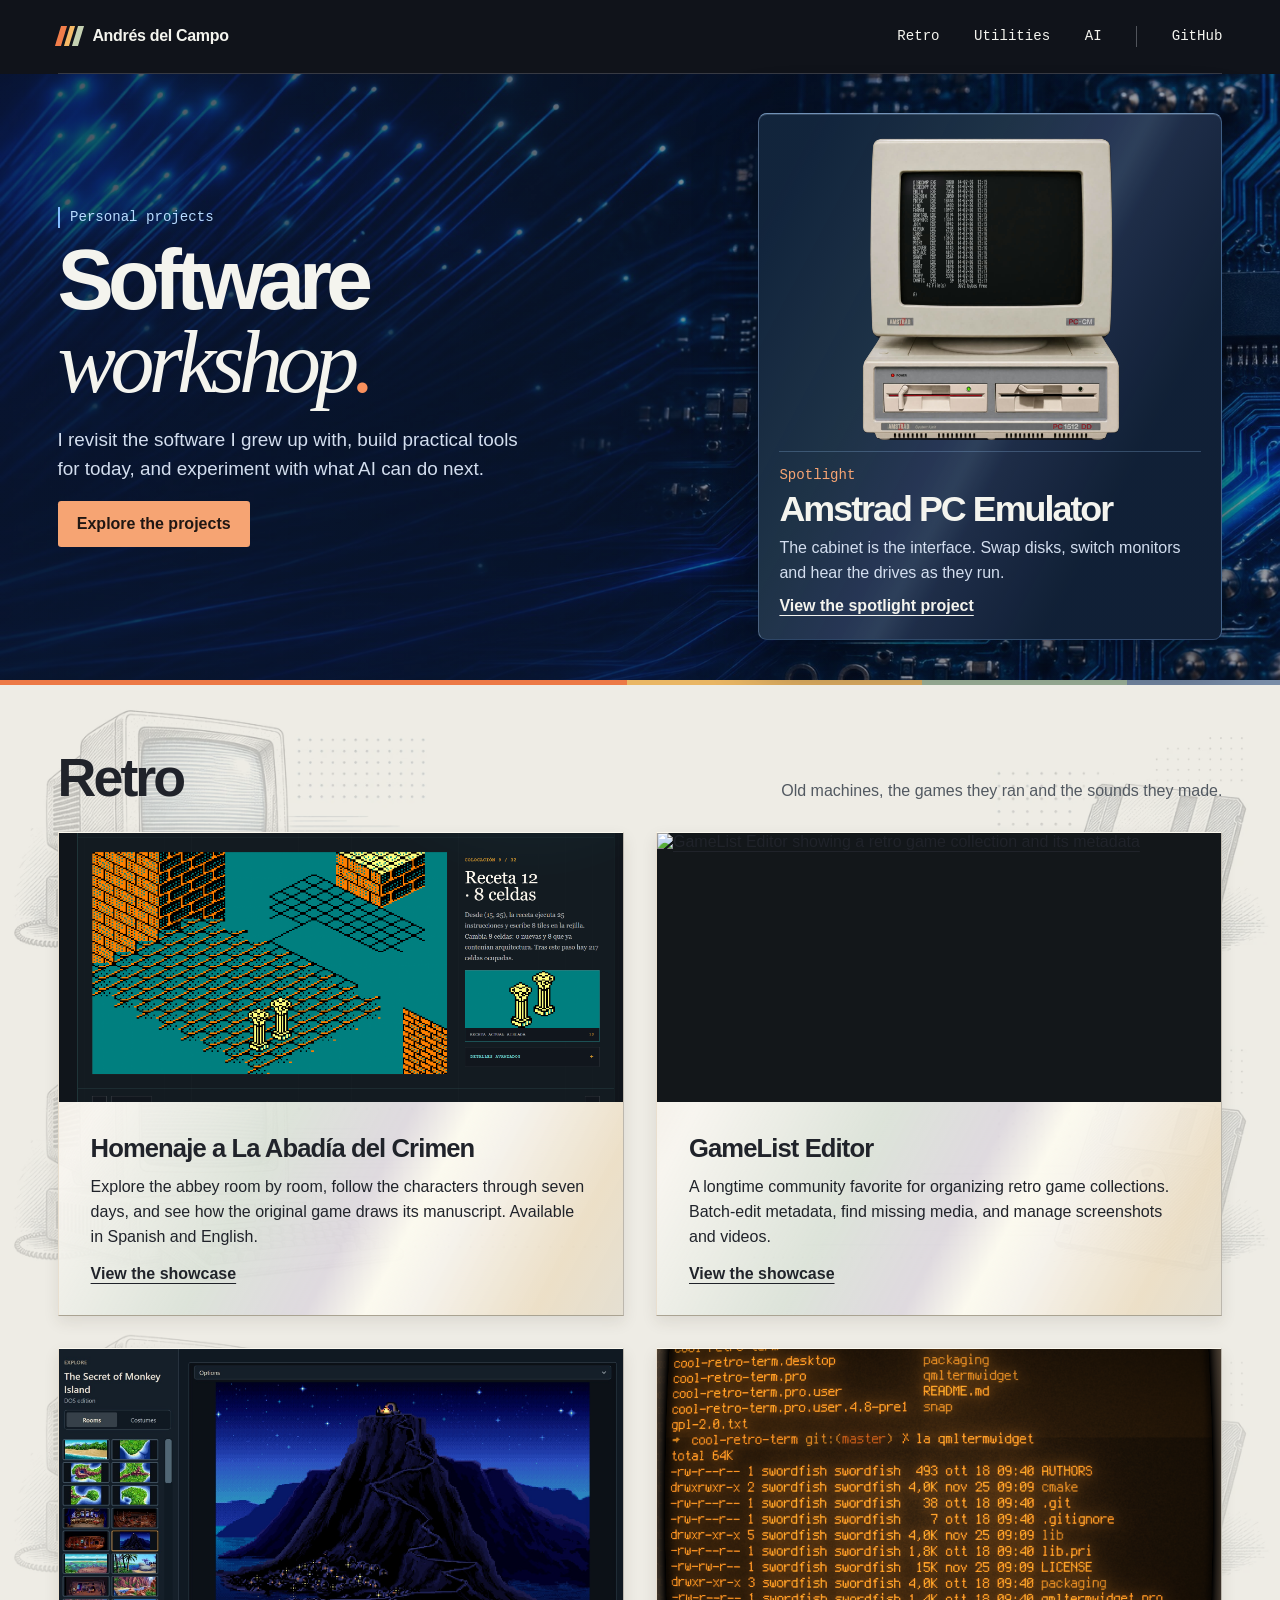
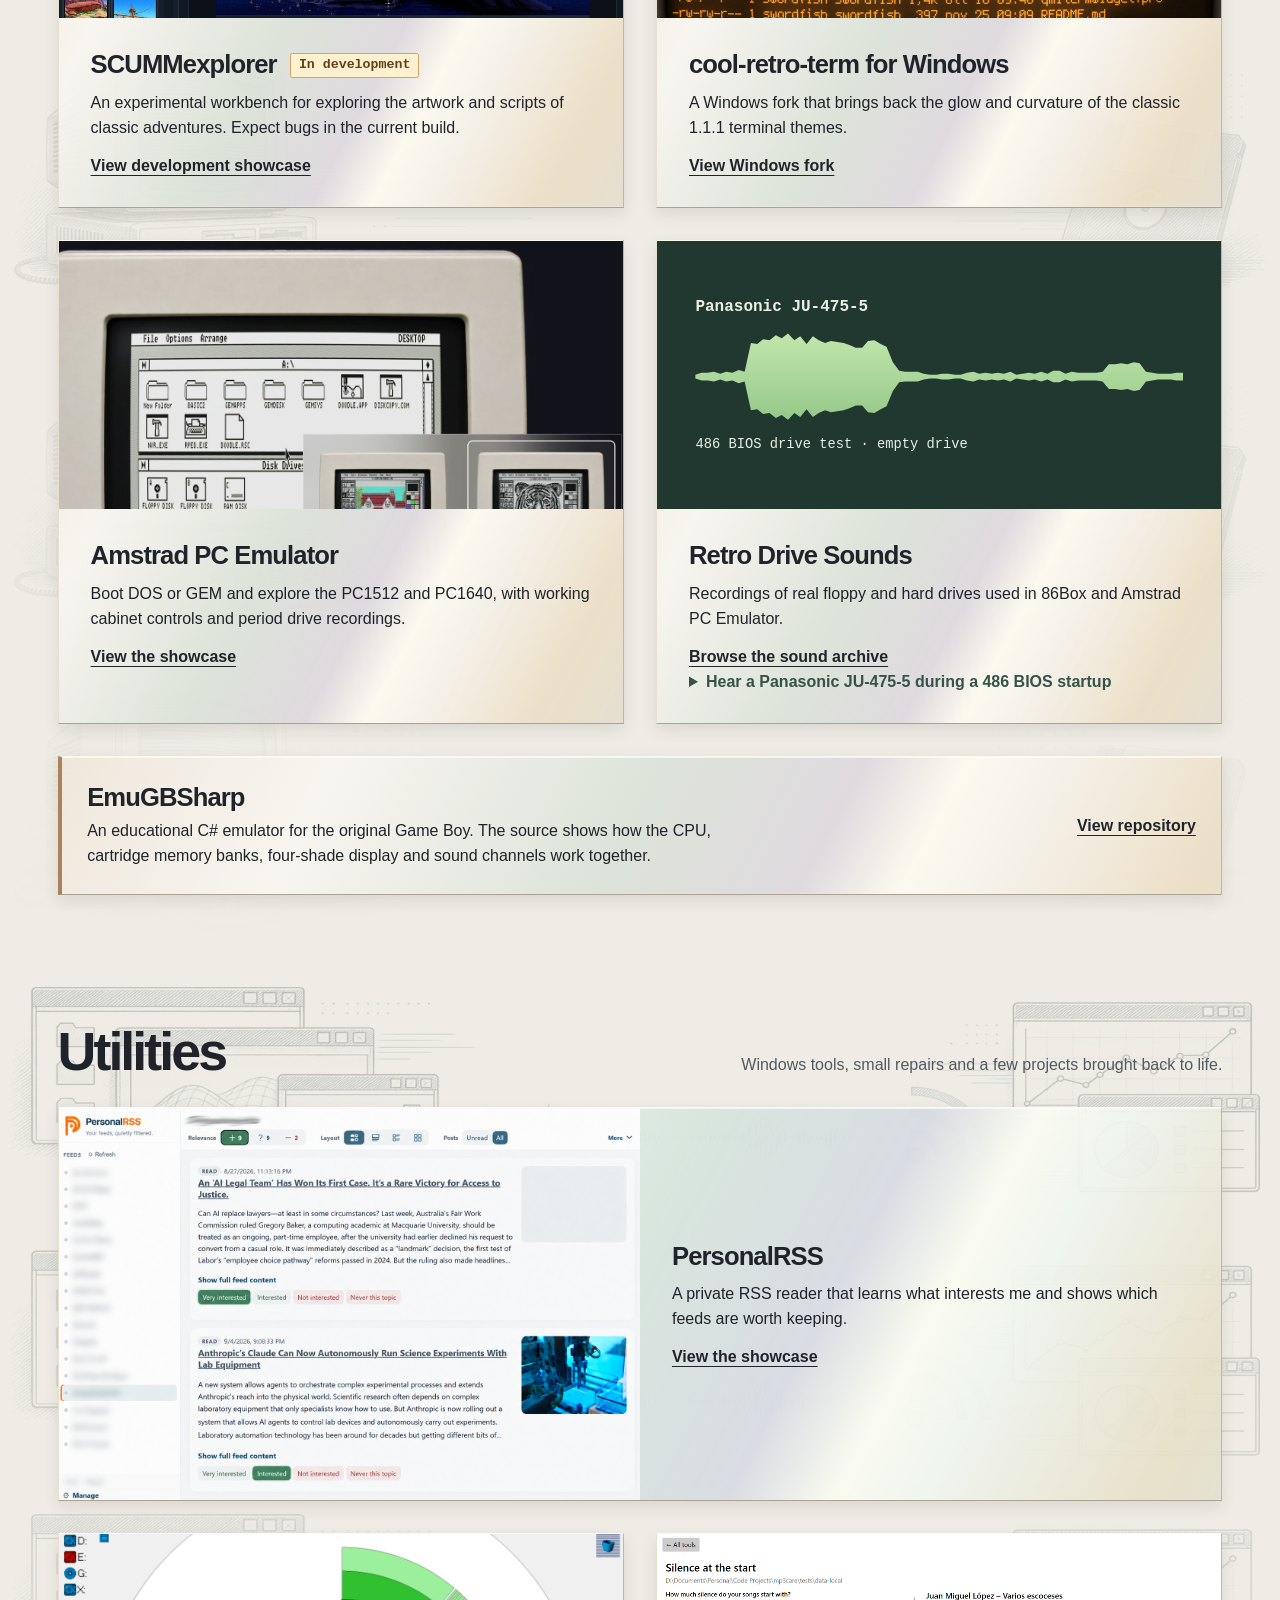
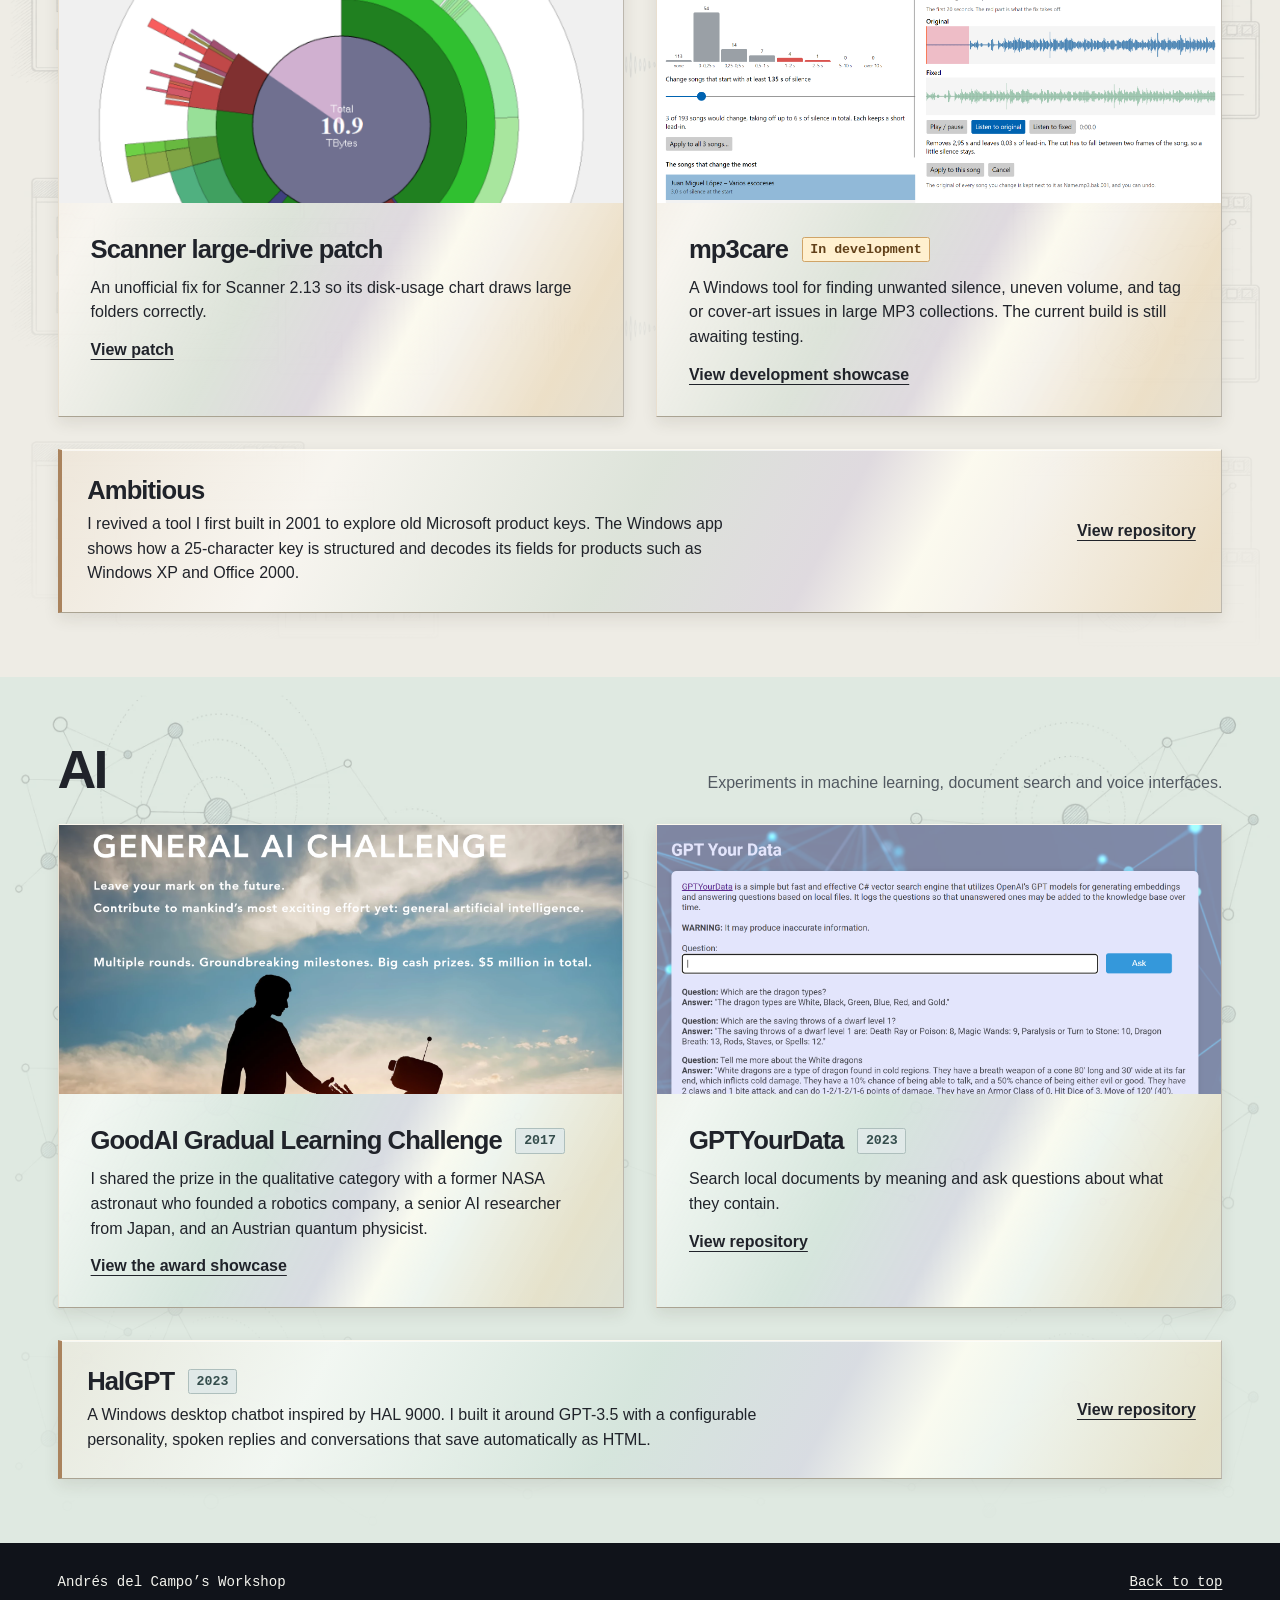
==== commit 79f3baf5: "Add portfolio card styling Add a portfolio-home class and style project cards with subtle gradients," ====
--- a/index.html
+++ b/index.html
@@ -13,7 +13,7 @@
   <header><div class="wrap top"><a class="brand" href="index.html"><span class="mark" aria-hidden="true"><i></i><i></i><i></i></span>Andrés del Campo</a>
     <nav aria-label="Main navigation"><a href="#retro">Retro</a><a href="#utilities">Utilities</a><a href="#ai">AI</a><a class="github" href="https://github.com/andresdelcampo">GitHub</a></nav>
   </div></header>
-  <main id="main">
+  <main id="main" class="portfolio-home">
   <section class="hero"><div class="wrap hero-grid">
     <div class="intro">
     <span class="intro-label">Personal projects</span>
@@ -127,7 +127,7 @@
   </div></section>
   <section class="band watermarked watermark-ai" id="ai"><div class="wrap collection"><div class="sectionhead"><h2>AI</h2><p>Experiments in machine learning, document search and voice interfaces.</p></div>
     <div class="pair ai-projects">
-      <article class="feature">
+      <article class="feature goodai-feature">
         <a href="goodai.html" class="picture goodai-picture" aria-label="Explore the GoodAI Gradual Learning Challenge"><img src="assets/goodai-challenge-home.png" alt="Original General AI Challenge homepage with a person and robot at sunset" width="1974" height="1876" loading="lazy"></a>
         <div class="feature-copy">
           <div class="project-title"><h3>GoodAI Gradual Learning Challenge</h3><time class="status year" datetime="2017">2017</time></div>
--- a/workshop.css
+++ b/workshop.css
@@ -51,10 +51,13 @@
   width: min(100%, 29rem);
   justify-self: end;
   padding: clamp(.8rem, 1.8vw, 1.25rem);
-  background: #101e34;
+  background: #101e34 linear-gradient(118deg,
+    #19466826 8%, #4a728240 35%, #52659455 48%,
+    #94b5df39 53%, #6c80ba26 58%, #1830471a 76%);
   border: 1px solid #75abed80;
+  border-color: #9bc3eea6 #6e9acf80 #47638b8c #829fc486;
   border-radius: .55rem;
-  box-shadow: 0 1.2rem 3.5rem #03081299;
+  box-shadow: inset 0 1px #c3dcfa30, 0 1.2rem 3.5rem #03081299;
 }
 .exhibit > a { display: block; width: min(77%, 18rem); margin: auto; overflow: hidden; border-radius: .2rem; }
 .machine {
@@ -167,6 +170,30 @@
   background-color: color-mix(in srgb, #edf4ed 85%, transparent);
 }
 .wide-feature { align-items: center; border: 1px solid #b9c9bf; overflow: hidden; gap: 0; }
+.portfolio-home :is(.feature, .wide-feature) {
+  background-image: linear-gradient(118deg,
+    #b58c582e 0%, #ffffff60 23%, #8db9ad38 39%, #a9a1cc45 49%,
+    #fffef2b8 54%, #ffffff34 58%, #d6ad663d 68%, #98b4cc45 85%, #ffffff55 100%);
+  background-size: 170% 100%;
+  background-position: 24% center;
+  border-color: #fcf9ef #bcb7ad #aaa392 #e9dfcf;
+  box-shadow: inset 0 1px #ffffffa0, 0 .35rem .9rem #372d201a;
+}
+.portfolio-home .compact-project { border-inline-start-color: #aa835d; }
+.portfolio-home .goodai-feature { transition: background-position .65s ease-out, box-shadow .3s ease-out; }
+.portfolio-home .goodai-feature:focus-within {
+  background-position: 82% center;
+  box-shadow: inset 0 1px #ffffffcc, 0 .45rem 1.1rem #372d2026;
+}
+@media (hover: hover) {
+  .portfolio-home .goodai-feature:hover {
+    background-position: 82% center;
+    box-shadow: inset 0 1px #ffffffcc, 0 .45rem 1.1rem #372d2026;
+  }
+}
+@media (prefers-reduced-motion: reduce) {
+  .portfolio-home .goodai-feature { transition: none; }
+}
 .utilities-feature { margin-bottom: clamp(1rem, 2.5vw, 2.25rem); }
 .ai-projects .picture img, .tool-picture img { object-position: center top; }
 .ai-projects .goodai-picture img { object-position: center 29%; }
